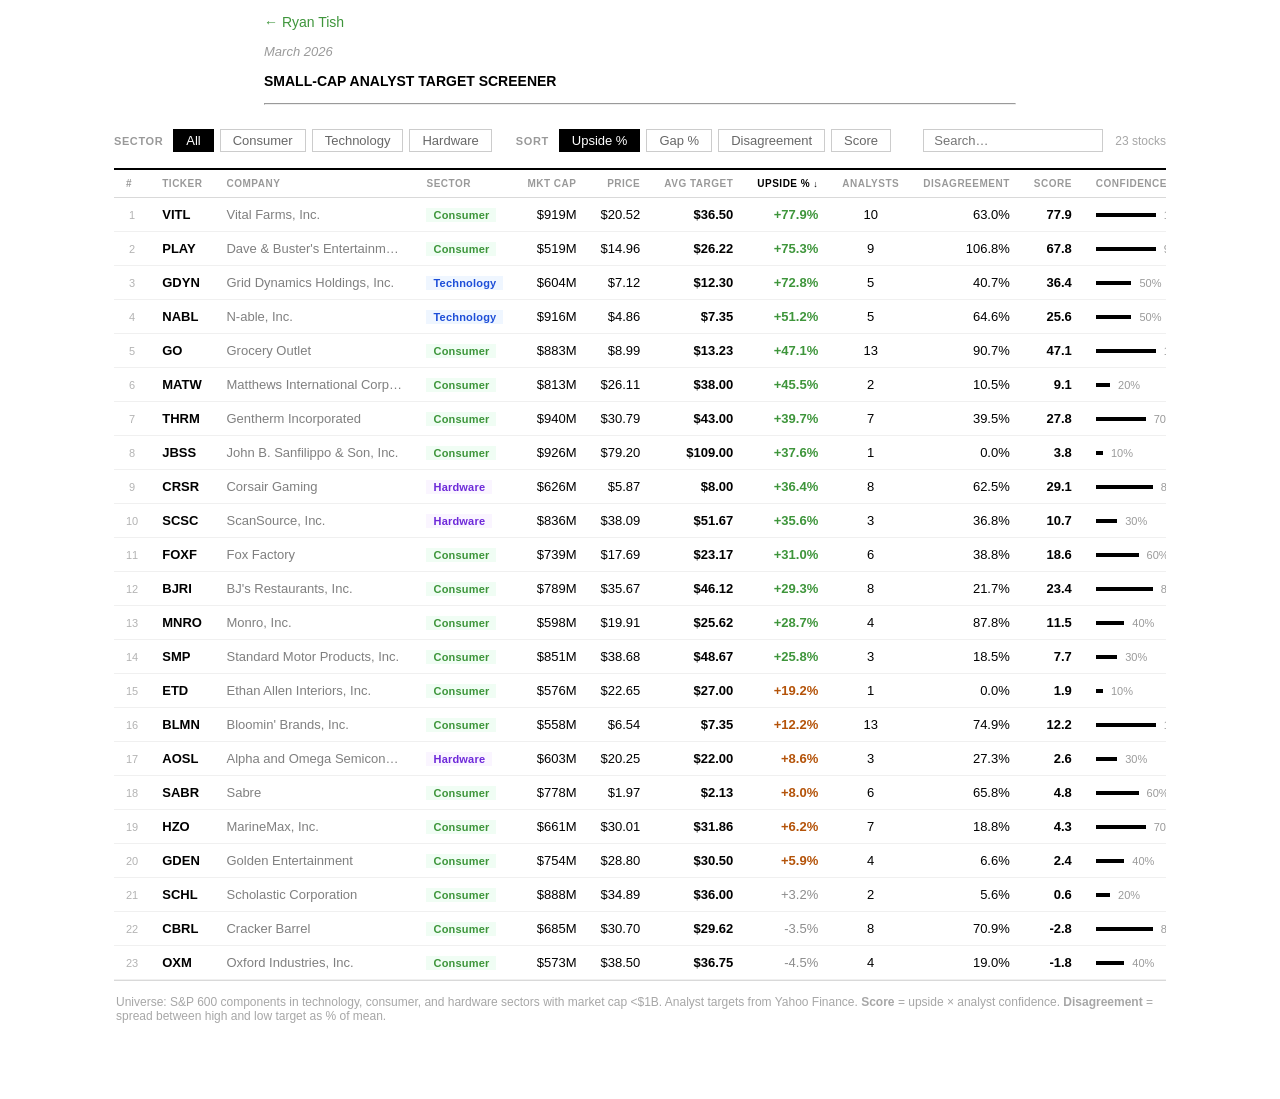
==== index.html @ 88051575 "Initial screener" ====
<!DOCTYPE html>
<html lang="en">
<head>
  <meta charset="UTF-8">
  <meta content="width=device-width, initial-scale=1.0" name="viewport">
  <title>Small-Cap Screener</title>
  <link rel="stylesheet" href="screener.css">
</head>
<body>

<div style="max-width: 800px; margin: 0 auto; padding: 0 24px;">
  <p><a href="/" rel="history" style="color: rgba(38, 136, 35, 0.89); text-decoration: none;">← Ryan Tish</a></p>
  <p style="color: rgba(0, 0, 0, 0.4); font-size: 13px; margin-bottom: 4px;"><i id="updated-date">—</i></p>
  <p><b>SMALL-CAP ANALYST TARGET SCREENER</b></p>
  <hr>
</div>

<!-- Screener — wider than the 800px prose container -->
<div class="screener-wrap">

  <!-- Controls -->
  <div class="sc-controls">
    <div class="sc-control-group">
      <span class="sc-label">SECTOR</span>
      <div class="sc-chips" id="sector-filters">
        <button class="sc-chip active" data-sector="all">All</button>
        <button class="sc-chip" data-sector="Consumer">Consumer</button>
        <button class="sc-chip" data-sector="Technology">Technology</button>
        <button class="sc-chip" data-sector="Hardware">Hardware</button>
      </div>
    </div>
    <div class="sc-control-group">
      <span class="sc-label">SORT</span>
      <div class="sc-chips" id="sort-filters">
        <button class="sc-chip sort-chip active" data-sort="upside_pct">Upside %</button>
        <button class="sc-chip sort-chip" data-sort="gap_pct">Gap %</button>
        <button class="sc-chip sort-chip" data-sort="disagreement_pct">Disagreement</button>
        <button class="sc-chip sort-chip" data-sort="combined_score">Score</button>
      </div>
    </div>
    <div class="sc-control-group sc-search-group">
      <input class="sc-search" id="search" type="text" placeholder="Search…">
      <span class="sc-count" id="stock-count"></span>
    </div>
  </div>

  <!-- Table -->
  <div class="sc-table-wrap">
    <table class="sc-table" id="screener-table">
      <thead>
        <tr>
          <th class="c-rank">#</th>
          <th class="c-ticker sortable" data-col="symbol">Ticker</th>
          <th class="c-name">Company</th>
          <th class="c-sector">Sector</th>
          <th class="c-mcap  sortable" data-col="market_cap">Mkt Cap</th>
          <th class="c-price sortable" data-col="price">Price</th>
          <th class="c-target sortable" data-col="weighted_avg_target">Avg Target</th>
          <th class="c-upside sortable active-col" data-col="upside_pct">Upside %</th>
          <th class="c-count sortable" data-col="analyst_count">Analysts</th>
          <th class="c-disagree sortable" data-col="disagreement_pct">Disagreement</th>
          <th class="c-score sortable" data-col="combined_score">Score</th>
          <th class="c-conf sortable" data-col="confidence">Confidence</th>
        </tr>
      </thead>
      <tbody id="screener-body">
        <tr><td colspan="12" class="sc-empty">Loading…</td></tr>
      </tbody>
    </table>
  </div>

  <!-- Footer note -->
  <p style="font-size: 12px; color: rgba(0,0,0,0.35); margin-top: 14px; padding: 0 2px;">
    Universe: S&amp;P 600 components in technology, consumer, and hardware sectors with market cap &lt;$1B.
    Analyst targets from Yahoo Finance. <b>Score</b> = upside × analyst confidence.
    <b>Disagreement</b> = spread between high and low target as % of mean.
  </p>

</div>

<script>
// ---------------------------------------------------------------------------
// State
// ---------------------------------------------------------------------------
let allStocks = [];
let activeSector = 'all';
let activeSort   = 'upside_pct';
let searchQuery  = '';
let sortAsc      = false;

// ---------------------------------------------------------------------------
// Load
// ---------------------------------------------------------------------------
async function loadData() {
  try {
    const resp = await fetch('screener_data.json?_=' + Date.now());
    if (!resp.ok) throw new Error('HTTP ' + resp.status);
    const data = await resp.json();
    allStocks = data.stocks || [];

    const d = new Date(data.updated_at);
    document.getElementById('updated-date').textContent =
      d.toLocaleDateString('en-US', { month: 'long', year: 'numeric' });

    render();
  } catch (e) {
    document.getElementById('screener-body').innerHTML =
      '<tr><td colspan="12" class="sc-empty">Failed to load: ' + e.message + '</td></tr>';
  }
}

// ---------------------------------------------------------------------------
// Render
// ---------------------------------------------------------------------------
function filtered() {
  return allStocks.filter(s => {
    if (activeSector !== 'all' && s.sector !== activeSector) return false;
    if (searchQuery) {
      const q = searchQuery.toLowerCase();
      if (!s.symbol.toLowerCase().includes(q) && !s.name.toLowerCase().includes(q)) return false;
    }
    return true;
  });
}

function sorted(stocks) {
  return [...stocks].sort((a, b) => {
    const av = a[activeSort] ?? -Infinity;
    const bv = b[activeSort] ?? -Infinity;
    return sortAsc ? av - bv : bv - av;
  });
}

function fmt$(n)   { return n != null ? '$' + Number(n).toFixed(2) : '—'; }
function fmtMc(n)  {
  if (n == null) return '—';
  return n >= 1e9 ? '$' + (n/1e9).toFixed(1)+'B' : '$' + (n/1e6).toFixed(0)+'M';
}
function fmtPct(n) {
  if (n == null) return '—';
  return (n > 0 ? '+' : '') + n.toFixed(1) + '%';
}

function upsideClass(u) {
  if (u >= 20)  return 'up-high';
  if (u >= 5)   return 'up-mid';
  if (u > -5)   return 'up-flat';
  return 'up-low';
}

function render() {
  const rows = sorted(filtered());
  document.getElementById('stock-count').textContent = rows.length + ' stocks';

  document.querySelectorAll('th.sortable').forEach(th =>
    th.classList.toggle('active-col', th.dataset.col === activeSort));

  if (!rows.length) {
    document.getElementById('screener-body').innerHTML =
      '<tr><td colspan="12" class="sc-empty">No stocks match.</td></tr>';
    return;
  }

  document.getElementById('screener-body').innerHTML = rows.map((s, i) => `
    <tr class="${upsideClass(s.upside_pct)}">
      <td class="c-rank">${i + 1}</td>
      <td class="c-ticker"><b>${s.symbol}</b></td>
      <td class="c-name" title="${s.name}">${s.name}</td>
      <td class="c-sector"><span class="sc-badge sc-badge--${s.sector.toLowerCase()}">${s.sector}</span></td>
      <td class="c-mcap">${fmtMc(s.market_cap)}</td>
      <td class="c-price">${fmt$(s.price)}</td>
      <td class="c-target">${fmt$(s.weighted_avg_target)}</td>
      <td class="c-upside">${fmtPct(s.upside_pct)}</td>
      <td class="c-count">${s.analyst_count ?? '—'}</td>
      <td class="c-disagree">${s.disagreement_pct != null ? s.disagreement_pct.toFixed(1)+'%' : '—'}</td>
      <td class="c-score">${s.combined_score != null ? s.combined_score.toFixed(1) : '—'}</td>
      <td class="c-conf">
        <div class="sc-bar-wrap">
          <div class="sc-bar" style="width:${Math.round((s.confidence??0)*100)}%"></div>
          <span>${s.confidence != null ? Math.round(s.confidence*100)+'%' : '—'}</span>
        </div>
      </td>
    </tr>`).join('');
}

// ---------------------------------------------------------------------------
// Controls
// ---------------------------------------------------------------------------
document.querySelectorAll('#sector-filters .sc-chip').forEach(btn =>
  btn.addEventListener('click', () => {
    document.querySelectorAll('#sector-filters .sc-chip').forEach(b => b.classList.remove('active'));
    btn.classList.add('active');
    activeSector = btn.dataset.sector;
    render();
  }));

document.querySelectorAll('#sort-filters .sc-chip').forEach(btn =>
  btn.addEventListener('click', () => {
    const s = btn.dataset.sort;
    if (s === activeSort) { sortAsc = !sortAsc; }
    else {
      activeSort = s; sortAsc = false;
      document.querySelectorAll('#sort-filters .sc-chip').forEach(b => b.classList.remove('active'));
      btn.classList.add('active');
    }
    render();
  }));

document.querySelectorAll('th.sortable').forEach(th =>
  th.addEventListener('click', () => {
    const col = th.dataset.col;
    if (col === activeSort) { sortAsc = !sortAsc; }
    else {
      activeSort = col; sortAsc = false;
      document.querySelectorAll('.sort-chip').forEach(c =>
        c.classList.toggle('active', c.dataset.sort === activeSort));
    }
    render();
  }));

let searchTimer;
document.getElementById('search').addEventListener('input', e => {
  clearTimeout(searchTimer);
  searchTimer = setTimeout(() => { searchQuery = e.target.value.trim(); render(); }, 200);
});

loadData();
</script>
</body>
</html>
---- screener.css ----
/* ==========================================================================
   Small-Cap Screener — Styles
   Matches the minimal inline style of ryantish.com
   ========================================================================== */

*, *::before, *::after { box-sizing: border-box; }

body {
  font-family: -apple-system, BlinkMacSystemFont, 'Segoe UI', sans-serif;
  font-size: 14px;
  color: #000;
  background: #fff;
  margin: 0;
  padding: 0 0 64px;
}

/* --------------------------------------------------------------------------
   Screener wrapper — wider than the 800px prose container
   -------------------------------------------------------------------------- */
.screener-wrap {
  max-width: 1100px;
  margin: 24px auto 0;
  padding: 0 24px;
}

/* --------------------------------------------------------------------------
   Controls
   -------------------------------------------------------------------------- */
.sc-controls {
  display: flex;
  align-items: center;
  gap: 24px;
  flex-wrap: wrap;
  margin-bottom: 16px;
}

.sc-control-group {
  display: flex;
  align-items: center;
  gap: 10px;
}

.sc-search-group {
  margin-left: auto;
  gap: 12px;
}

.sc-label {
  font-size: 11px;
  font-weight: 700;
  letter-spacing: 0.6px;
  color: rgba(0,0,0,0.4);
}

.sc-chips {
  display: flex;
  gap: 6px;
  flex-wrap: wrap;
}

.sc-chip {
  padding: 3px 12px;
  border: 1px solid rgba(0,0,0,0.2);
  background: transparent;
  font-family: inherit;
  font-size: 13px;
  color: rgba(0,0,0,0.6);
  cursor: pointer;
  transition: all 0.1s;
}

.sc-chip:hover  { border-color: #000; color: #000; }
.sc-chip.active { background: #000; color: #fff; border-color: #000; }

.sc-search {
  padding: 3px 10px;
  border: 1px solid rgba(0,0,0,0.2);
  font-family: inherit;
  font-size: 13px;
  color: #000;
  outline: none;
  width: 180px;
}

.sc-search:focus { border-color: #000; }

.sc-count {
  font-size: 12px;
  color: rgba(0,0,0,0.35);
  white-space: nowrap;
}

/* --------------------------------------------------------------------------
   Table
   -------------------------------------------------------------------------- */
.sc-table-wrap {
  overflow-x: auto;
  border-top: 2px solid #000;
  border-bottom: 1px solid rgba(0,0,0,0.15);
}

.sc-table {
  width: 100%;
  border-collapse: collapse;
  font-size: 13px;
}

.sc-table thead {
  border-bottom: 1px solid rgba(0,0,0,0.15);
}

.sc-table th {
  padding: 8px 12px;
  text-align: left;
  font-size: 10px;
  font-weight: 700;
  letter-spacing: 0.5px;
  color: rgba(0,0,0,0.4);
  text-transform: uppercase;
  white-space: nowrap;
  background: #fff;
}

.sc-table th.sortable { cursor: pointer; }
.sc-table th.sortable:hover { color: #000; }
.sc-table th.active-col { color: #000; }
.sc-table th.active-col::after { content: ' ↓'; font-size: 9px; }

.sc-table td {
  padding: 9px 12px;
  border-bottom: 1px solid rgba(0,0,0,0.06);
  white-space: nowrap;
  vertical-align: middle;
}

.sc-table tbody tr:hover td { background: rgba(0,0,0,0.02); }

/* Right-align numeric columns */
th.c-mcap, th.c-price, th.c-target, th.c-upside,
th.c-count, th.c-disagree, th.c-score { text-align: right; }
td.c-mcap, td.c-price, td.c-target, td.c-upside,
td.c-count, td.c-disagree, td.c-score { text-align: right; font-variant-numeric: tabular-nums; }
th.c-count, td.c-count { text-align: center; }

/* Column widths */
.c-rank    { width: 32px; text-align: center; color: rgba(0,0,0,0.3); font-size: 11px; }
.c-ticker  { width: 72px; }
.c-name    { max-width: 200px; overflow: hidden; text-overflow: ellipsis; color: rgba(0,0,0,0.5); }
.c-sector  { width: 100px; }
.c-mcap    { width: 80px; }
.c-price   { width: 72px; }
.c-target  { width: 90px; font-weight: 600; }
.c-upside  { width: 80px; }
.c-count   { width: 64px; }
.c-disagree{ width: 100px; }
.c-score   { width: 72px; font-weight: 600; }
.c-conf    { width: 110px; }

/* Upside coloring — only the upside cell, not the whole row */
.up-high  td.c-upside { color: rgba(38, 136, 35, 0.89); font-weight: 700; } /* matches site green */
.up-mid   td.c-upside { color: #b45309; font-weight: 600; }
.up-flat  td.c-upside { color: rgba(0,0,0,0.45); }
.up-low   td.c-upside { color: #b91c1c; font-weight: 600; }

/* --------------------------------------------------------------------------
   Sector badge
   -------------------------------------------------------------------------- */
.sc-badge {
  display: inline-block;
  padding: 1px 7px;
  font-size: 11px;
  font-weight: 600;
  letter-spacing: 0.2px;
}

.sc-badge--technology { background: #eff6ff; color: #1d4ed8; }
.sc-badge--hardware   { background: #faf5ff; color: #6d28d9; }
.sc-badge--consumer   { background: #f0fdf4; color: rgba(38,136,35,0.89); }

/* --------------------------------------------------------------------------
   Confidence bar
   -------------------------------------------------------------------------- */
.sc-bar-wrap {
  display: flex;
  align-items: center;
  gap: 8px;
  font-size: 11px;
  color: rgba(0,0,0,0.4);
}

.sc-bar {
  height: 4px;
  background: #000;
  min-width: 2px;
  max-width: 60px;
  flex-shrink: 0;
}

/* --------------------------------------------------------------------------
   Empty / loading state
   -------------------------------------------------------------------------- */
.sc-empty {
  text-align: center;
  padding: 40px;
  color: rgba(0,0,0,0.35);
}

/* --------------------------------------------------------------------------
   Responsive
   -------------------------------------------------------------------------- */
@media (max-width: 700px) {
  .sc-search-group { margin-left: 0; }
  .c-name, .c-disagree, .c-score, .c-conf { display: none; }
}
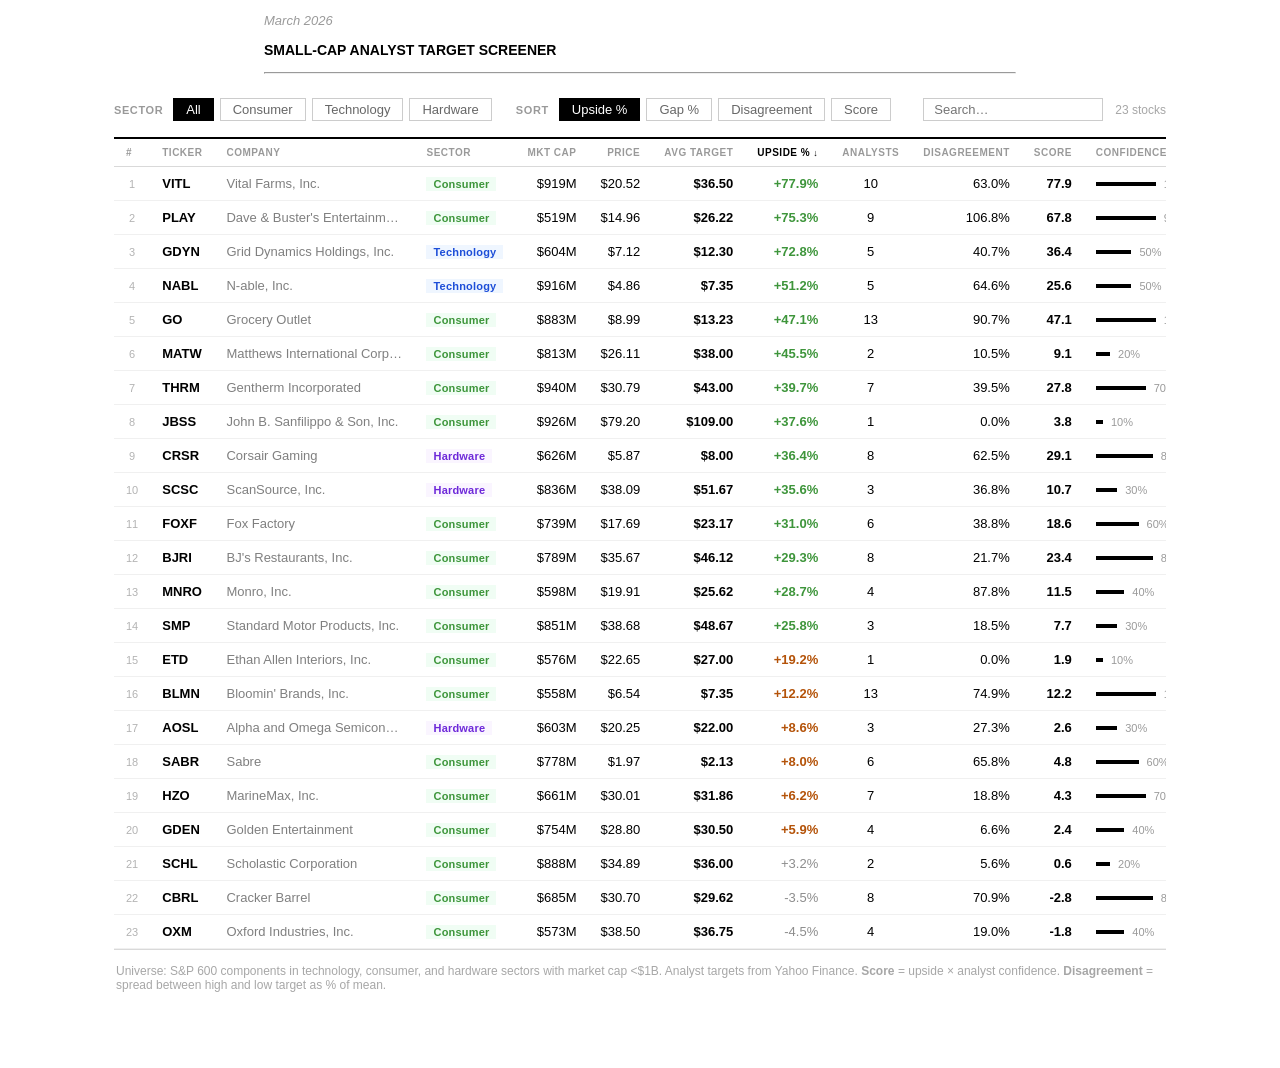
==== commit 4daa08fe: "Remove back link for iframe embed" ====
--- a/index.html
+++ b/index.html
@@ -9,7 +9,6 @@
 <body>
 
 <div style="max-width: 800px; margin: 0 auto; padding: 0 24px;">
-  <p><a href="/" rel="history" style="color: rgba(38, 136, 35, 0.89); text-decoration: none;">← Ryan Tish</a></p>
   <p style="color: rgba(0, 0, 0, 0.4); font-size: 13px; margin-bottom: 4px;"><i id="updated-date">—</i></p>
   <p><b>SMALL-CAP ANALYST TARGET SCREENER</b></p>
   <hr>
